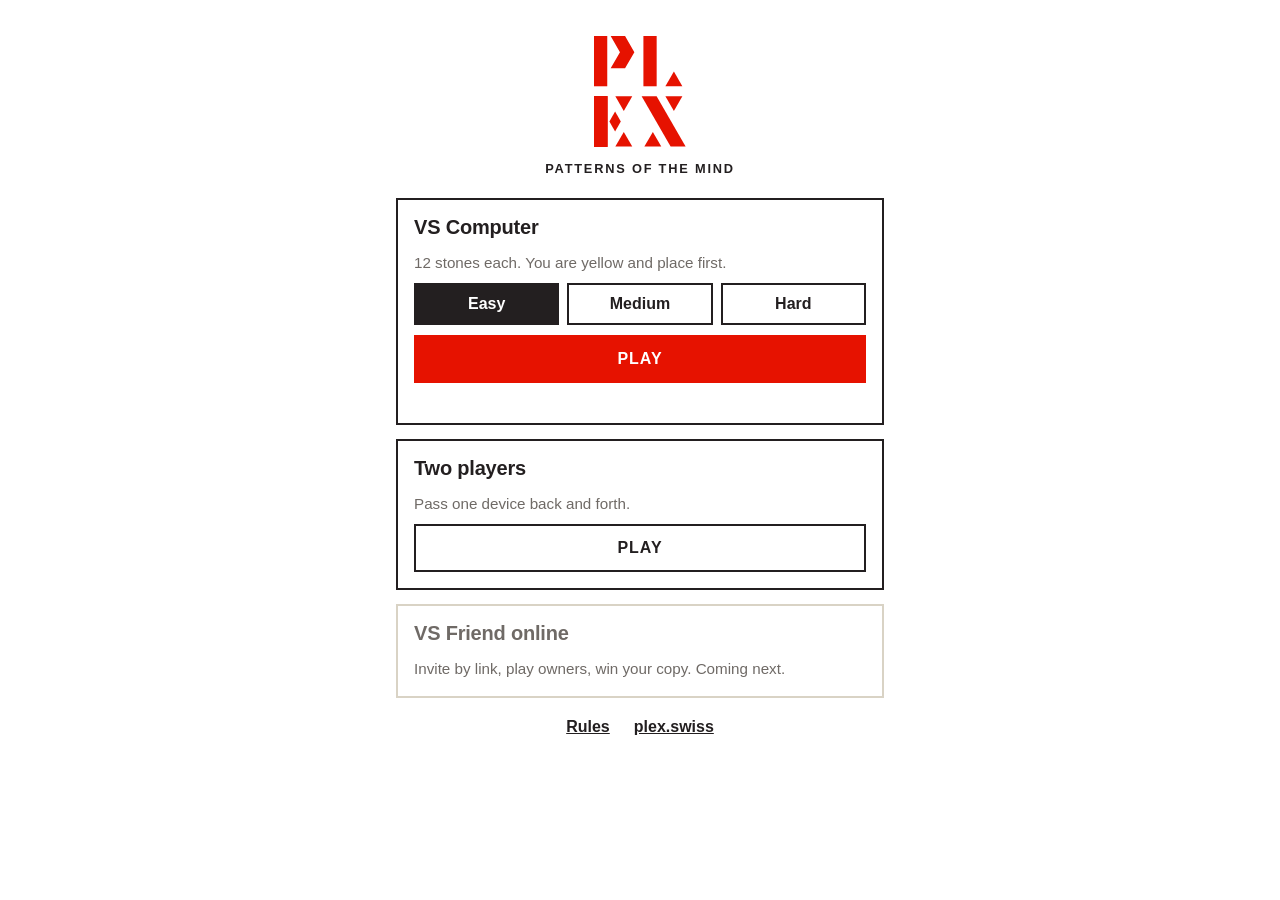
==== play/index.html @ d15ac936 "Plex site and web app, first playable version Landing page, rules page, terms and privacy from the o" ====
<!doctype html>
<html lang="en">
<head>
<meta charset="utf-8">
<meta name="viewport" content="width=device-width, initial-scale=1, viewport-fit=cover, user-scalable=no">
<title>Play Plex</title>
<meta name="description" content="Practise Plex against the computer or a friend on the same device.">
<meta name="theme-color" content="#e61200">
<link rel="icon" href="../assets/img/plex-icon.png">
<link rel="apple-touch-icon" href="../assets/img/plex-icon-256x256.png">
<link rel="manifest" href="manifest.webmanifest">
<link rel="stylesheet" href="app.css">
</head>
<body>

<main id="home" class="screen">
  <img class="home-logo" src="../assets/img/Plex-Logo-RedOnWhite.svg" alt="Plex">
  <p class="tag">Patterns of the Mind</p>

  <section class="card">
    <h2>VS Computer</h2>
    <p class="sub">12 stones each. You are yellow and place first.</p>
    <div class="chips" id="levels" role="radiogroup" aria-label="Level">
      <button role="radio" data-level="easy" aria-checked="true">Easy</button>
      <button role="radio" data-level="medium" aria-checked="false">Medium</button>
      <button role="radio" data-level="hard" aria-checked="false">Hard</button>
    </div>
    <button class="btn primary" id="start-ai">Play</button>
    <p class="record" id="record"></p>
  </section>

  <section class="card">
    <h2>Two players</h2>
    <p class="sub">Pass one device back and forth.</p>
    <button class="btn" id="start-local">Play</button>
  </section>

  <section class="card muted">
    <h2>VS Friend online</h2>
    <p class="sub">Invite by link, play owners, win your copy. Coming next.</p>
  </section>

  <nav class="home-links">
    <a href="../rules.html">Rules</a>
    <a href="../">plex.swiss</a>
  </nav>
</main>

<main id="game" class="screen" hidden>
  <header class="bar" id="bar-top"></header>
  <div class="board-wrap">
    <svg id="board" xmlns="http://www.w3.org/2000/svg" aria-label="Plex board"></svg>
    <div id="toast" role="status" aria-live="polite"></div>
    <button class="icon-btn" id="menu-btn" aria-label="Options">
      <svg viewBox="0 0 24 24" width="22" height="22" aria-hidden="true"><path d="M4 7h16M4 12h16M4 17h16" stroke="currentColor" stroke-width="2.4" stroke-linecap="square"/></svg>
    </button>
  </div>
  <p id="hint"></p>
  <div class="controls">
    <button class="btn" id="rotate-btn">Rotate</button>
    <button class="btn primary" id="place-btn">End turn</button>
  </div>
  <footer class="bar" id="bar-bottom"></footer>
</main>

<dialog id="menu">
  <h2>Options</h2>
  <button class="btn" data-act="grid">Hide background grid</button>
  <button class="btn" data-act="rematch">Resign and rematch</button>
  <button class="btn" data-act="home">Abandon</button>
  <button class="btn primary" data-act="close">Back to game</button>
</dialog>

<dialog id="over">
  <h2 id="over-title"></h2>
  <p id="over-sub"></p>
  <p id="over-score"></p>
  <p id="over-note"></p>
  <button class="btn primary" data-act="rematch">Rematch</button>
  <button class="btn" data-act="view">Look at the board</button>
  <button class="btn" data-act="home">Back to home</button>
</dialog>

<script src="engine.js"></script>
<script src="ai.js"></script>
<script src="app.js"></script>
</body>
</html>
---- play/app.css ----
:root {
  --red: #e61200;
  --ink: #231f20;
  --paper: #ffffff;
  --table: #f3efe6;
  --line: #d9d3c5;
  --muted: #6f6a66;
  --yellow: #ffdd00;
  --blue: #1f3fff;
  --orange: #ff8a00;
  --violet: #7a2d8f;
}
* { box-sizing: border-box; }
html, body { height: 100%; margin: 0; }
body {
  font-family: "Helvetica Neue", Helvetica, Arial, sans-serif;
  color: var(--ink);
  background: var(--paper);
  -webkit-tap-highlight-color: transparent;
  overscroll-behavior: none;
}
[hidden] { display: none !important; }
h2 { font-size: 1.25rem; margin: 0 0 4px; font-weight: 800; letter-spacing: -0.01em; }

.screen { max-width: 520px; margin: 0 auto; min-height: 100%; }

/* home */
#home { padding: 28px 16px calc(28px + env(safe-area-inset-bottom)); display: flex; flex-direction: column; gap: 14px; }
.home-logo { width: 92px; height: auto; align-self: center; margin-top: 8px; }
.tag { text-align: center; margin: 0 0 8px; font-weight: 800; text-transform: uppercase; letter-spacing: 0.14em; font-size: 0.8rem; }
.card { border: 2px solid var(--ink); padding: 16px; display: flex; flex-direction: column; gap: 10px; }
.card.muted { border-color: var(--line); color: var(--muted); }
.sub { margin: 0; color: var(--muted); font-size: 0.95rem; line-height: 1.35; }
.record { margin: 0; font-size: 0.85rem; color: var(--muted); min-height: 1em; }
.chips { display: flex; gap: 8px; }
.chips button {
  flex: 1; padding: 10px 0; border: 2px solid var(--ink); background: var(--paper); color: var(--ink);
  font: inherit; font-weight: 700; cursor: pointer;
}
.chips button[aria-checked="true"] { background: var(--ink); color: var(--paper); }
.home-links { display: flex; justify-content: center; gap: 24px; margin-top: 6px; }
.home-links a { color: var(--ink); font-weight: 700; }

.btn {
  appearance: none; border: 2px solid var(--ink); background: var(--paper); color: var(--ink);
  font: inherit; font-weight: 800; font-size: 1rem; padding: 13px 16px; cursor: pointer; width: 100%;
  text-transform: uppercase; letter-spacing: 0.06em;
}
.btn.primary { background: var(--red); border-color: var(--red); color: #fff; }
.btn:disabled { opacity: 0.35; cursor: default; }
.btn:focus-visible, .chips button:focus-visible, .icon-btn:focus-visible { outline: 3px solid var(--blue); outline-offset: 2px; }

/* game */
#game { display: flex; flex-direction: column; height: 100dvh; }
.bar {
  display: flex; align-items: center; gap: 10px; padding: 10px 14px;
  border-bottom: 2px solid var(--ink); font-weight: 700; min-height: 54px;
}
footer.bar { border-bottom: 0; border-top: 2px solid var(--ink); padding-bottom: calc(10px + env(safe-area-inset-bottom)); }
.bar .chip { width: 26px; height: 26px; flex: none; }
.bar .name { flex: 1; min-width: 0; white-space: nowrap; overflow: hidden; text-overflow: ellipsis; }
.bar .stat { font-variant-numeric: tabular-nums; font-size: 0.9rem; white-space: nowrap; }
.bar .stat b { font-size: 1.1rem; }
.bar.active { background: var(--ink); color: var(--paper); }
.bar .turn { font-size: 0.72rem; text-transform: uppercase; letter-spacing: 0.1em; opacity: 0; }
.bar.active .turn { opacity: 1; }

.board-wrap { position: relative; flex: 1; min-height: 0; background: var(--table); }
#board { width: 100%; height: 100%; display: block; touch-action: none; user-select: none; -webkit-user-select: none; }
.icon-btn {
  position: absolute; top: 10px; right: 10px; width: 44px; height: 44px; border: 2px solid var(--ink);
  background: var(--paper); color: var(--ink); display: grid; place-items: center; cursor: pointer; padding: 0;
}
#toast {
  position: absolute; left: 50%; top: 12px; transform: translateX(-50%);
  background: var(--ink); color: #fff; padding: 8px 14px; font-weight: 700; font-size: 0.9rem;
  opacity: 0; transition: opacity 0.25s; pointer-events: none; max-width: calc(100% - 130px); text-align: center;
}
#toast.show { opacity: 1; }
#hint { margin: 0; padding: 8px 14px 0; font-size: 0.88rem; color: var(--muted); text-align: center; min-height: 2.1em; }
.controls { display: flex; gap: 10px; padding: 8px 14px 12px; }

dialog {
  border: 3px solid var(--ink); padding: 22px 18px; width: min(360px, calc(100vw - 32px)); color: var(--ink); background: var(--paper);
}
dialog[open] { display: flex; flex-direction: column; gap: 10px; }
dialog::backdrop { background: rgba(35, 31, 32, 0.55); }
dialog h2 { font-size: 1.9rem; text-transform: uppercase; letter-spacing: -0.01em; }
dialog p { margin: 0; line-height: 1.4; }
#over-score { font-size: 1.5rem; font-weight: 800; font-variant-numeric: tabular-nums; }
#over-note { color: var(--muted); font-size: 0.9rem; }
#over-note:empty, #over-score:empty { display: none; }

/* board pieces */
.stone { stroke: var(--table); stroke-width: 0.05; stroke-linejoin: round; }
.stone.Y, .chip.Y { fill: var(--yellow); background: var(--yellow); }
.stone.B, .chip.B { fill: var(--blue); background: var(--blue); }
.stone.R { fill: var(--red); }
.pt { stroke: var(--table); stroke-width: 0.04; stroke-linejoin: round; }
.pt.pY { fill: var(--orange); }
.pt.pB { fill: var(--violet); }
.void { fill: rgba(35, 31, 32, 0.07); stroke: rgba(35, 31, 32, 0.35); stroke-width: 0.03; stroke-dasharray: 0.09 0.07; }
.dot { fill: rgba(35, 31, 32, 0.22); }
.last { fill: none; stroke: #fff; stroke-width: 0.09; stroke-linejoin: round; pointer-events: none; }
.ghost { stroke-width: 0.08; stroke-linejoin: round; fill-opacity: 0.6; stroke: var(--ink); cursor: grab; }
.ghost.Y { fill: var(--yellow); }
.ghost.B { fill: var(--blue); }
.ghost.bad { fill-opacity: 0.22; stroke: var(--red); stroke-dasharray: 0.16 0.1; }
@media (prefers-reduced-motion: no-preference) {
  .ghost { transition: fill-opacity 0.15s; }
}
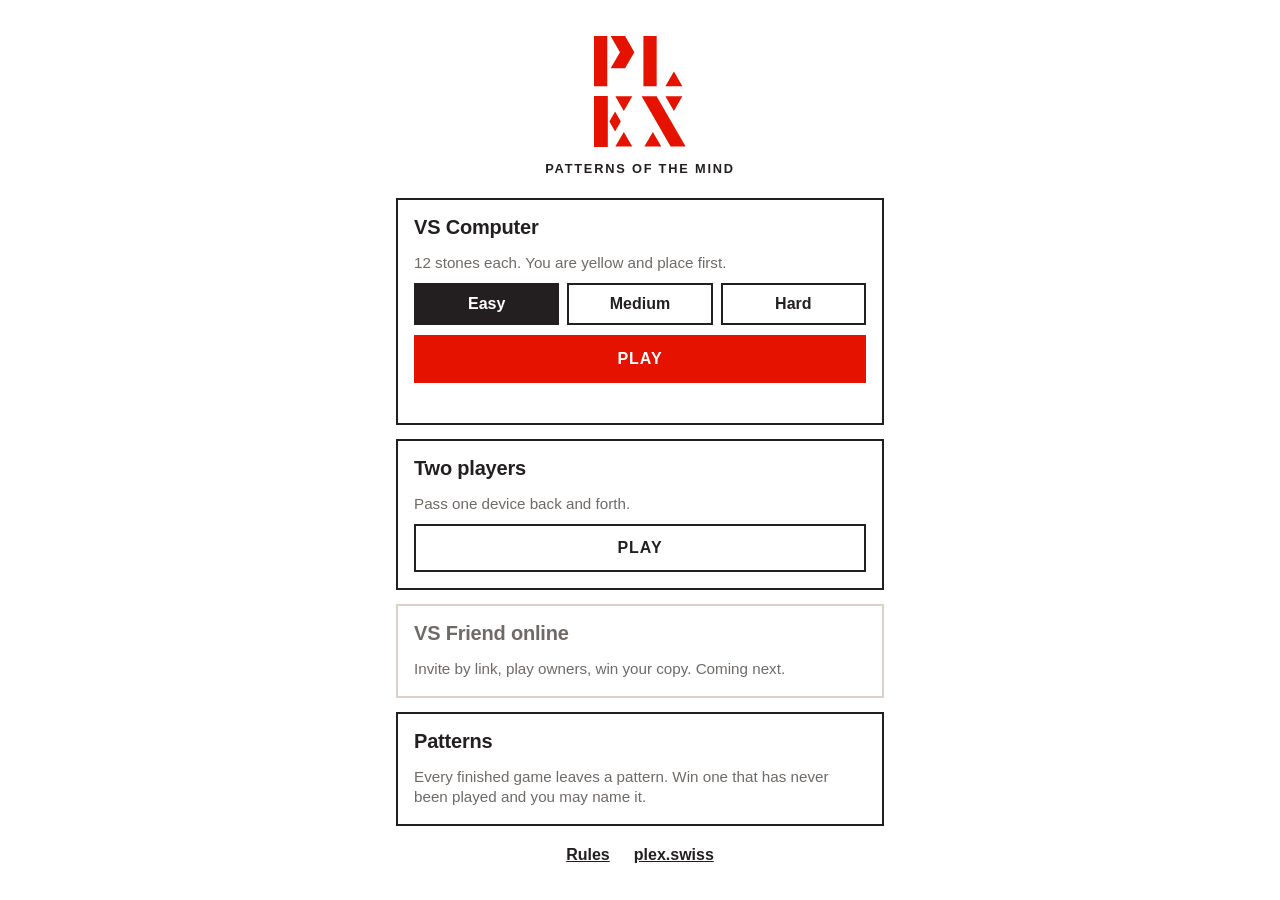
==== commit f07eefbd: "Game log, copy game, and naming new patterns Each game is logged in the browser with its move list. " ====
--- a/play/index.html
+++ b/play/index.html
@@ -40,6 +40,13 @@
     <p class="sub">Invite by link, play owners, win your copy. Coming next.</p>
   </section>
 
+  <section class="card">
+    <h2>Patterns</h2>
+    <p class="sub" id="patterns-sub">Every finished game leaves a pattern. Win one that has never been played and you may name it.</p>
+    <ul id="patterns" class="patterns"></ul>
+    <button class="btn" id="copy-games" hidden>Copy game log</button>
+  </section>
+
   <nav class="home-links">
     <a href="../rules.html">Rules</a>
     <a href="../">plex.swiss</a>
@@ -76,8 +83,16 @@
   <p id="over-sub"></p>
   <p id="over-score"></p>
   <p id="over-note"></p>
+  <div id="over-pattern" hidden>
+    <p id="pattern-line"></p>
+    <form id="claim" hidden>
+      <input id="claim-name" maxlength="40" placeholder="Name this pattern" aria-label="Pattern name" autocomplete="off" required>
+      <button class="btn" type="submit">Claim</button>
+    </form>
+  </div>
   <button class="btn primary" data-act="rematch">Rematch</button>
   <button class="btn" data-act="view">Look at the board</button>
+  <button class="btn" data-act="copy">Copy game</button>
   <button class="btn" data-act="home">Back to home</button>
 </dialog>
 
--- a/play/app.css
+++ b/play/app.css
@@ -109,3 +109,21 @@
 @media (prefers-reduced-motion: no-preference) {
   .ghost { transition: fill-opacity 0.15s; }
 }
+
+/* patterns */
+#over-pattern { border-top: 2px solid var(--ink); padding-top: 10px; display: flex; flex-direction: column; gap: 8px; }
+#pattern-line { font-size: 0.92rem; }
+#claim { display: flex; gap: 8px; }
+#claim input {
+  flex: 1; min-width: 0; border: 2px solid var(--ink); padding: 10px; font: inherit; font-size: 1rem;
+  color: var(--ink); background: var(--paper); border-radius: 0;
+}
+#claim input:focus-visible { outline: 3px solid var(--blue); outline-offset: 2px; }
+#claim .btn { width: auto; }
+.patterns { list-style: none; margin: 0; padding: 0; display: flex; flex-direction: column; gap: 8px; }
+.patterns:empty { display: none; }
+.patterns li { display: flex; align-items: center; gap: 12px; }
+.patterns span { display: flex; flex-direction: column; min-width: 0; }
+.patterns b { overflow-wrap: anywhere; }
+.patterns small { color: var(--muted); font-variant-numeric: tabular-nums; }
+.thumb { width: 64px; height: 64px; flex: none; background: var(--table); }
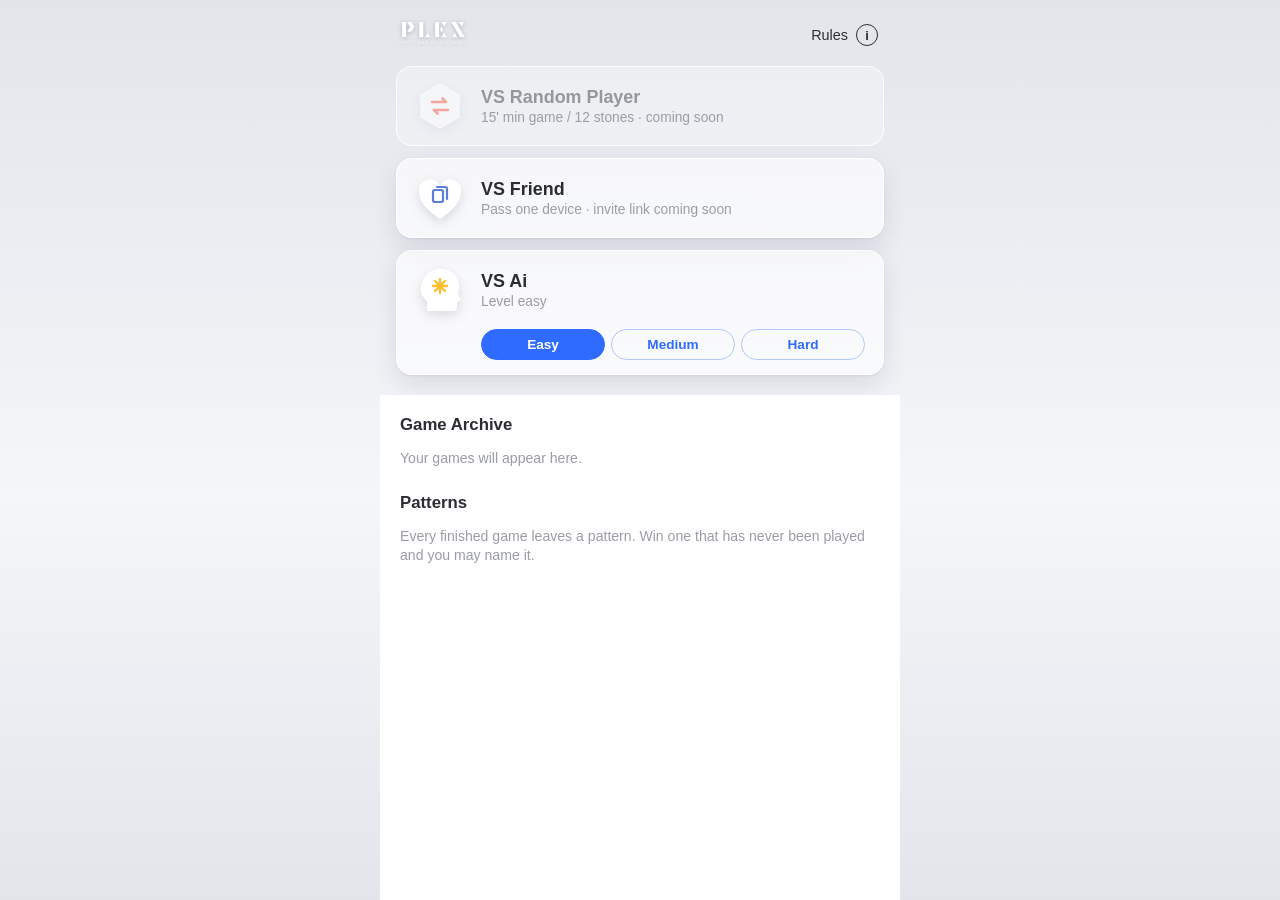
==== commit 46302b53: "Restyle the app to the Figma design Soft grey background, rounded cards and pills, floating player b" ====
--- a/play/index.html
+++ b/play/index.html
@@ -5,83 +5,94 @@
 <meta name="viewport" content="width=device-width, initial-scale=1, viewport-fit=cover, user-scalable=no">
 <title>Play Plex</title>
 <meta name="description" content="Practise Plex against the computer or a friend on the same device.">
-<meta name="theme-color" content="#e61200">
+<meta name="theme-color" content="#e3e5eb">
 <link rel="icon" href="../assets/img/plex-icon.png">
 <link rel="apple-touch-icon" href="../assets/img/plex-icon-256x256.png">
 <link rel="manifest" href="manifest.webmanifest">
+<link rel="stylesheet" href="pieces.css">
 <link rel="stylesheet" href="app.css">
 </head>
 <body>
 
 <main id="home" class="screen">
-  <img class="home-logo" src="../assets/img/Plex-Logo-RedOnWhite.svg" alt="Plex">
-  <p class="tag">Patterns of the Mind</p>
+  <header class="home-top">
+    <a href="../" aria-label="plex.swiss"><img class="home-logo" src="../assets/img/plex-logo.svg" alt="Plex"></a>
+    <a class="rules-link" href="../rules.html">Rules <span class="i" aria-hidden="true">i</span></a>
+  </header>
 
-  <section class="card">
-    <h2>VS Computer</h2>
-    <p class="sub">12 stones each. You are yellow and place first.</p>
-    <div class="chips" id="levels" role="radiogroup" aria-label="Level">
-      <button role="radio" data-level="easy" aria-checked="true">Easy</button>
-      <button role="radio" data-level="medium" aria-checked="false">Medium</button>
-      <button role="radio" data-level="hard" aria-checked="false">Hard</button>
+  <div class="modes">
+    <div class="mode off">
+      <button class="mode-main" disabled>
+        <svg class="hexicon" viewBox="0 0 50 50" aria-hidden="true"><path d="M25 2 45 13.5v23L25 48 5 36.5v-23z" fill="#fff"/><path d="M17 21h14l-3.5-3.5M33 29H19l3.5 3.5" fill="none" stroke="#ff4b3e" stroke-width="2.6" stroke-linecap="round" stroke-linejoin="round"/></svg>
+        <span class="txt"><b>VS Random Player</b><small>15' min game / 12 stones · coming soon</small></span>
+      </button>
     </div>
-    <button class="btn primary" id="start-ai">Play</button>
-    <p class="record" id="record"></p>
-  </section>
+    <div class="mode">
+      <button class="mode-main" id="start-local">
+        <svg class="hexicon" viewBox="0 0 50 50" aria-hidden="true"><path d="M25 46C12 37 4 29 4 19A11 11 0 0 1 25 13 11 11 0 0 1 46 19C46 29 38 37 25 46z" fill="#fff"/><rect x="18" y="17" width="10" height="12" rx="2" fill="none" stroke="#5b7fd6" stroke-width="2.2"/><path d="M22 14h8a2 2 0 0 1 2 2v10" fill="none" stroke="#5b7fd6" stroke-width="2.2" stroke-linecap="round"/></svg>
+        <span class="txt"><b>VS Friend</b><small>Pass one device · invite link coming soon</small></span>
+      </button>
+    </div>
+    <div class="mode">
+      <button class="mode-main" id="start-ai">
+        <svg class="hexicon" viewBox="0 0 50 50" aria-hidden="true"><path d="M12 46V36C7 32 5 27 6 21 8 10 16 4 26 4c11 0 18 8 18 18 0 3-1 5-1 7l3 6-4 2v6c0 2-2 3-4 3H12z" fill="#fff"/><g stroke="#ffc02e" stroke-width="2.4" stroke-linecap="round"><path d="M25 14v14M18 21h14M20 16l10 10M30 16 20 26"/></g></svg>
+        <span class="txt"><b>VS Ai</b><small id="ai-sub">Level easy</small></span>
+      </button>
+      <div class="chips" id="levels" role="radiogroup" aria-label="Level">
+        <button role="radio" data-level="easy" aria-checked="true">Easy</button>
+        <button role="radio" data-level="medium" aria-checked="false">Medium</button>
+        <button role="radio" data-level="hard" aria-checked="false">Hard</button>
+      </div>
+    </div>
+  </div>
 
-  <section class="card">
-    <h2>Two players</h2>
-    <p class="sub">Pass one device back and forth.</p>
-    <button class="btn" id="start-local">Play</button>
-  </section>
+  <section class="sheet">
+    <div class="sheet-head">
+      <h2>Game Archive</h2>
+      <span class="pill w" id="w-pct" hidden></span>
+      <span class="pill l" id="l-pct" hidden></span>
+    </div>
+    <ul id="archive" class="archive"></ul>
+    <p class="sub" id="archive-empty">Your games will appear here.</p>
+    <button class="btn outline" id="copy-games" hidden>Copy game log</button>
 
-  <section class="card muted">
-    <h2>VS Friend online</h2>
-    <p class="sub">Invite by link, play owners, win your copy. Coming next.</p>
-  </section>
-
-  <section class="card">
-    <h2>Patterns</h2>
+    <div class="sheet-head" style="margin-top:10px"><h2>Patterns</h2></div>
     <p class="sub" id="patterns-sub">Every finished game leaves a pattern. Win one that has never been played and you may name it.</p>
     <ul id="patterns" class="patterns"></ul>
-    <button class="btn" id="copy-games" hidden>Copy game log</button>
   </section>
-
-  <nav class="home-links">
-    <a href="../rules.html">Rules</a>
-    <a href="../">plex.swiss</a>
-  </nav>
 </main>
 
 <main id="game" class="screen" hidden>
-  <header class="bar" id="bar-top"></header>
-  <div class="board-wrap">
-    <svg id="board" xmlns="http://www.w3.org/2000/svg" aria-label="Plex board"></svg>
-    <div id="toast" role="status" aria-live="polite"></div>
-    <button class="icon-btn" id="menu-btn" aria-label="Options">
-      <svg viewBox="0 0 24 24" width="22" height="22" aria-hidden="true"><path d="M4 7h16M4 12h16M4 17h16" stroke="currentColor" stroke-width="2.4" stroke-linecap="square"/></svg>
-    </button>
-  </div>
+  <svg id="board" xmlns="http://www.w3.org/2000/svg" aria-label="Plex board"></svg>
+  <button class="round" id="menu-btn" aria-label="Options">
+    <svg viewBox="0 0 24 24" width="20" height="20" aria-hidden="true"><path d="M19 12H6m5-6-6 6 6 6" fill="none" stroke="currentColor" stroke-width="2.2" stroke-linecap="round" stroke-linejoin="round"/></svg>
+  </button>
+  <div class="pbar" id="bar-top"></div>
+  <div id="toast" role="status" aria-live="polite"></div>
   <p id="hint"></p>
-  <div class="controls">
-    <button class="btn" id="rotate-btn">Rotate</button>
-    <button class="btn primary" id="place-btn">End turn</button>
-  </div>
-  <footer class="bar" id="bar-bottom"></footer>
+  <button class="round" id="rotate-btn" aria-label="Rotate stone">
+    <svg viewBox="0 0 24 24" width="22" height="22" aria-hidden="true"><path d="M19 12a7 7 0 1 1-2.2-5.1M19 4v4h-4" fill="none" stroke="currentColor" stroke-width="2" stroke-linecap="round" stroke-linejoin="round"/></svg>
+  </button>
+  <button class="round" id="place-btn" aria-label="End turn">
+    <svg viewBox="0 0 24 24" width="24" height="24" aria-hidden="true"><path d="M5 12h13m-5-6 6 6-6 6" fill="none" stroke="currentColor" stroke-width="2.2" stroke-linecap="round" stroke-linejoin="round"/></svg>
+  </button>
+  <div class="pbar" id="bar-bottom"></div>
 </main>
 
 <dialog id="menu">
-  <h2>Options</h2>
-  <button class="btn" data-act="grid">Hide background grid</button>
-  <button class="btn" data-act="rematch">Resign and rematch</button>
-  <button class="btn" data-act="home">Abandon</button>
-  <button class="btn primary" data-act="close">Back to game</button>
+  <h2>OPTIONS</h2>
+  <button class="link" data-act="grid">Hide background grid</button>
+  <button class="link" data-act="rematch">Resign and rematch</button>
+  <button class="link" data-act="home">Abandon</button>
+  <button class="btn" data-act="close">Back to game</button>
 </dialog>
 
 <dialog id="over">
-  <h2 id="over-title"></h2>
-  <p id="over-sub"></p>
-  <p id="over-score"></p>
+  <div class="star">
+    <h2 id="over-title"></h2>
+    <p id="over-sub"></p>
+    <p id="over-score"></p>
+  </div>
   <p id="over-note"></p>
   <div id="over-pattern" hidden>
     <p id="pattern-line"></p>
@@ -90,10 +101,12 @@
       <button class="btn" type="submit">Claim</button>
     </form>
   </div>
-  <button class="btn primary" data-act="rematch">Rematch</button>
-  <button class="btn" data-act="view">Look at the board</button>
-  <button class="btn" data-act="copy">Copy game</button>
-  <button class="btn" data-act="home">Back to home</button>
+  <button class="btn" data-act="rematch">Rematch</button>
+  <button class="btn outline" data-act="home">Back to home</button>
+  <div class="minor">
+    <button class="link" data-act="view">Look at the board</button>
+    <button class="link" data-act="copy">Copy game</button>
+  </div>
 </dialog>
 
 <script src="engine.js"></script>
--- a/play/pieces.css
+++ b/play/pieces.css
@@ -0,0 +1,17 @@
+/* Colours and board pieces, shared by the app and the rules page. */
+:root {
+  --yellow: #ffc02e;
+  --blue: #5b7fd6;
+  --stone-red: #ff4b3e;
+  --orange: #ff8a1e;
+  --violet: #b93cc0;
+  --table: #eceef3;
+}
+.stone { stroke: rgba(255, 255, 255, 0.55); stroke-width: 0.03; stroke-linejoin: round; }
+.stone.Y { fill: var(--yellow); }
+.stone.B { fill: var(--blue); }
+.stone.R { fill: var(--stone-red); }
+.pt { stroke: rgba(255, 255, 255, 0.55); stroke-width: 0.03; stroke-linejoin: round; }
+.pt.pY { fill: var(--orange); }
+.pt.pB { fill: var(--violet); }
+.void { fill: rgba(60, 70, 100, 0.06); stroke: rgba(60, 70, 100, 0.3); stroke-width: 0.025; stroke-dasharray: 0.09 0.07; }
--- a/play/app.css
+++ b/play/app.css
@@ -1,129 +1,201 @@
+/* Plex app. Look follows the Figma file "Gameplay - Progress / PLEX". */
 :root {
-  --red: #e61200;
-  --ink: #231f20;
-  --paper: #ffffff;
-  --table: #f3efe6;
-  --line: #d9d3c5;
-  --muted: #6f6a66;
-  --yellow: #ffdd00;
-  --blue: #1f3fff;
-  --orange: #ff8a00;
-  --violet: #7a2d8f;
+  --ink: #2b2d33;
+  --muted: #9b9da6;
+  --bg-a: #e3e5eb;
+  --bg-b: #f5f6f9;
+  --card: rgba(255, 255, 255, 0.62);
+  --primary: #2f6bff;
+  --accent: #c0279f;
+  --win: #5bbf2a;
+  --loss: #f0323c;
+  --shadow: 0 10px 24px rgba(70, 80, 110, 0.14), 0 1px 2px rgba(70, 80, 110, 0.08);
 }
 * { box-sizing: border-box; }
 html, body { height: 100%; margin: 0; }
 body {
-  font-family: "Helvetica Neue", Helvetica, Arial, sans-serif;
+  font-family: "Avenir Next", Avenir, "Nunito Sans", "Segoe UI", Roboto, "Helvetica Neue", Arial, sans-serif;
   color: var(--ink);
-  background: var(--paper);
+  background: linear-gradient(180deg, var(--bg-a), var(--bg-b) 55%, var(--bg-a));
+  background-attachment: fixed;
   -webkit-tap-highlight-color: transparent;
   overscroll-behavior: none;
 }
 [hidden] { display: none !important; }
-h2 { font-size: 1.25rem; margin: 0 0 4px; font-weight: 800; letter-spacing: -0.01em; }
-
+button { font: inherit; color: inherit; }
+h2 { font-size: 1.05rem; margin: 0; font-weight: 600; }
 .screen { max-width: 520px; margin: 0 auto; min-height: 100%; }
-
-/* home */
-#home { padding: 28px 16px calc(28px + env(safe-area-inset-bottom)); display: flex; flex-direction: column; gap: 14px; }
-.home-logo { width: 92px; height: auto; align-self: center; margin-top: 8px; }
-.tag { text-align: center; margin: 0 0 8px; font-weight: 800; text-transform: uppercase; letter-spacing: 0.14em; font-size: 0.8rem; }
-.card { border: 2px solid var(--ink); padding: 16px; display: flex; flex-direction: column; gap: 10px; }
-.card.muted { border-color: var(--line); color: var(--muted); }
-.sub { margin: 0; color: var(--muted); font-size: 0.95rem; line-height: 1.35; }
-.record { margin: 0; font-size: 0.85rem; color: var(--muted); min-height: 1em; }
-.chips { display: flex; gap: 8px; }
+:focus-visible { outline: 3px solid var(--primary); outline-offset: 2px; }
+
+/* ---- home ---- */
+#home { display: flex; flex-direction: column; }
+.home-top { display: flex; align-items: center; justify-content: space-between; padding: 22px 22px 12px; }
+.home-logo { height: 22px; width: auto; filter: brightness(0) invert(1) drop-shadow(0 1px 2px rgba(70, 80, 110, 0.35)); }
+.rules-link { display: inline-flex; align-items: center; gap: 8px; color: var(--ink); text-decoration: none; font-size: 0.9rem; }
+.rules-link .i {
+  width: 22px; height: 22px; border-radius: 50%; border: 1.6px solid currentColor;
+  display: grid; place-items: center; font-weight: 700; font-size: 0.8rem;
+}
+.modes { display: flex; flex-direction: column; gap: 12px; padding: 6px 16px 20px; }
+.mode { background: var(--card); border-radius: 16px; box-shadow: var(--shadow); border: 1px solid rgba(255, 255, 255, 0.8); }
+.mode-main {
+  appearance: none; border: 0; background: none; width: 100%; text-align: left; cursor: pointer;
+  display: flex; align-items: center; gap: 16px; padding: 14px 18px; border-radius: 16px; min-height: 78px;
+}
+.mode-main:disabled { cursor: default; }
+.mode.off { box-shadow: none; background: rgba(255, 255, 255, 0.3); }
+.mode.off .txt b, .mode.off .hexicon { opacity: 0.45; }
+.hexicon { width: 50px; height: 50px; flex: none; filter: drop-shadow(0 4px 6px rgba(70, 80, 110, 0.18)); }
+.txt { display: flex; flex-direction: column; gap: 2px; min-width: 0; }
+.txt b { font-size: 1.12rem; font-weight: 600; }
+.txt small { color: var(--muted); font-size: 0.86rem; }
+.chips { display: flex; gap: 6px; padding: 0 18px 14px 84px; }
 .chips button {
-  flex: 1; padding: 10px 0; border: 2px solid var(--ink); background: var(--paper); color: var(--ink);
-  font: inherit; font-weight: 700; cursor: pointer;
-}
-.chips button[aria-checked="true"] { background: var(--ink); color: var(--paper); }
-.home-links { display: flex; justify-content: center; gap: 24px; margin-top: 6px; }
-.home-links a { color: var(--ink); font-weight: 700; }
+  flex: 1; padding: 7px 0; border-radius: 999px; border: 1px solid rgba(47, 107, 255, 0.35);
+  background: transparent; color: var(--primary); font-size: 0.85rem; font-weight: 600; cursor: pointer;
+}
+.chips button[aria-checked="true"] { background: var(--primary); border-color: var(--primary); color: #fff; }
+
+.sheet { background: #fff; flex: 1; padding: 20px 20px calc(28px + env(safe-area-inset-bottom)); display: flex; flex-direction: column; gap: 14px; }
+.sheet-head { display: flex; align-items: center; gap: 10px; }
+.sheet-head h2 { flex: 1; }
+.pill {
+  display: inline-grid; place-items: center; min-width: 36px; padding: 3px 10px; border-radius: 999px;
+  font-size: 0.78rem; font-weight: 700; border: 1px solid; font-variant-numeric: tabular-nums; white-space: nowrap;
+}
+.pill.w { color: var(--win); border-color: var(--win); }
+.pill.l { color: var(--loss); border-color: rgba(240, 50, 60, 0.45); }
+.pill.d { color: var(--muted); border-color: #d9dbe2; }
+.archive, .patterns { list-style: none; margin: 0; padding: 0; display: flex; flex-direction: column; gap: 12px; }
+.archive:empty, .patterns:empty { display: none; }
+.archive li, .patterns li { display: flex; align-items: center; gap: 12px; }
+.archive .who, .patterns span { flex: 1; min-width: 0; display: flex; flex-direction: column; }
+.archive .who b, .patterns b { font-weight: 500; font-size: 0.95rem; overflow-wrap: anywhere; }
+.archive .who small, .patterns small { color: var(--muted); font-size: 0.8rem; font-variant-numeric: tabular-nums; }
+.sub { margin: 0; color: var(--muted); font-size: 0.88rem; line-height: 1.4; }
+.thumb { width: 54px; height: 54px; flex: none; border-radius: 12px; background: var(--table); }
+
+.avatar {
+  width: 34px; height: 34px; flex: none; border-radius: 50%; display: grid; place-items: center;
+  font-weight: 700; font-size: 0.95rem; background: #fff; color: var(--ink);
+  box-shadow: 0 0 0 3px #d8dae1;
+}
+.avatar.Y { box-shadow: 0 0 0 3px var(--yellow); }
+.avatar.B { box-shadow: 0 0 0 3px var(--blue); background: #24315c; color: #fff; }
 
 .btn {
-  appearance: none; border: 2px solid var(--ink); background: var(--paper); color: var(--ink);
-  font: inherit; font-weight: 800; font-size: 1rem; padding: 13px 16px; cursor: pointer; width: 100%;
-  text-transform: uppercase; letter-spacing: 0.06em;
-}
-.btn.primary { background: var(--red); border-color: var(--red); color: #fff; }
-.btn:disabled { opacity: 0.35; cursor: default; }
-.btn:focus-visible, .chips button:focus-visible, .icon-btn:focus-visible { outline: 3px solid var(--blue); outline-offset: 2px; }
-
-/* game */
-#game { display: flex; flex-direction: column; height: 100dvh; }
-.bar {
-  display: flex; align-items: center; gap: 10px; padding: 10px 14px;
-  border-bottom: 2px solid var(--ink); font-weight: 700; min-height: 54px;
-}
-footer.bar { border-bottom: 0; border-top: 2px solid var(--ink); padding-bottom: calc(10px + env(safe-area-inset-bottom)); }
-.bar .chip { width: 26px; height: 26px; flex: none; }
-.bar .name { flex: 1; min-width: 0; white-space: nowrap; overflow: hidden; text-overflow: ellipsis; }
-.bar .stat { font-variant-numeric: tabular-nums; font-size: 0.9rem; white-space: nowrap; }
-.bar .stat b { font-size: 1.1rem; }
-.bar.active { background: var(--ink); color: var(--paper); }
-.bar .turn { font-size: 0.72rem; text-transform: uppercase; letter-spacing: 0.1em; opacity: 0; }
-.bar.active .turn { opacity: 1; }
-
-.board-wrap { position: relative; flex: 1; min-height: 0; background: var(--table); }
-#board { width: 100%; height: 100%; display: block; touch-action: none; user-select: none; -webkit-user-select: none; }
-.icon-btn {
-  position: absolute; top: 10px; right: 10px; width: 44px; height: 44px; border: 2px solid var(--ink);
-  background: var(--paper); color: var(--ink); display: grid; place-items: center; cursor: pointer; padding: 0;
-}
+  appearance: none; border: 0; border-radius: 999px; background: var(--primary); color: #fff;
+  font-weight: 600; font-size: 1rem; padding: 15px 20px; cursor: pointer; width: 100%;
+}
+.btn.outline { background: transparent; color: var(--primary); border: 1px solid rgba(47, 107, 255, 0.45); }
+.btn:disabled { opacity: 0.4; cursor: default; }
+
+/* ---- game ---- */
+#game { position: relative; height: 100dvh; overflow: hidden; }
+#board { position: absolute; inset: 0; width: 100%; height: 100%; display: block; touch-action: none; user-select: none; -webkit-user-select: none; }
+.round {
+  position: absolute; appearance: none; border: 0; border-radius: 50%; background: #fff; color: var(--ink);
+  display: grid; place-items: center; cursor: pointer; padding: 0; box-shadow: var(--shadow);
+}
+.round:disabled { cursor: default; }
+#menu-btn { top: calc(12px + env(safe-area-inset-top)); left: 12px; width: 38px; height: 38px; z-index: 2; }
+#rotate-btn { left: 16px; bottom: calc(78px + env(safe-area-inset-bottom)); width: 42px; height: 42px; }
+#rotate-btn:disabled { opacity: 0.45; }
+#place-btn {
+  right: 16px; bottom: calc(72px + env(safe-area-inset-bottom)); width: 52px; height: 52px;
+  background: linear-gradient(145deg, #d43bb4, #a81c8c); color: #fff; box-shadow: 0 8px 18px rgba(192, 39, 159, 0.4);
+}
+#place-btn:disabled { background: transparent; color: #c9cbd3; box-shadow: inset 0 0 0 1.5px #d3d5dc; }
+
+.pbar {
+  position: absolute; display: flex; align-items: center; gap: 10px; padding: 7px 10px 7px 8px;
+  background: rgba(255, 255, 255, 0.78); border-radius: 999px; box-shadow: var(--shadow); min-height: 50px;
+}
+#bar-top { top: calc(8px + env(safe-area-inset-top)); left: 44px; right: 14px; padding-left: 14px; }
+#bar-bottom { bottom: calc(12px + env(safe-area-inset-bottom)); left: 40px; right: 40px; }
+.pbar .name { flex: 1; min-width: 0; display: flex; flex-direction: column; line-height: 1.15; color: var(--muted); font-size: 0.95rem; }
+.pbar .name span { white-space: nowrap; overflow: hidden; text-overflow: ellipsis; }
+.pbar .turn { font-size: 0.68rem; letter-spacing: 0.06em; text-transform: uppercase; visibility: hidden; }
+.pbar.active { background: #fff; }
+.pbar.active .name { color: var(--ink); }
+.pbar.active .turn { visibility: visible; color: var(--accent); }
+.pbar .avatar { box-shadow: 0 0 0 3px #e3e5ea; }
+.pbar.active .avatar.Y { box-shadow: 0 0 0 3px var(--yellow); }
+.pbar.active .avatar.B { box-shadow: 0 0 0 3px var(--blue); }
+.count { display: flex; flex-direction: column; align-items: center; font-weight: 600; font-size: 0.95rem; line-height: 1; gap: 2px; font-variant-numeric: tabular-nums; }
+.count svg { width: 14px; height: 10px; }
+.count.Y { color: #f0a800; }
+.count.B { color: #3f64c8; }
+.taken { font-size: 0.74rem; font-weight: 700; color: var(--win); margin-left: -4px; white-space: nowrap; }
+.pts {
+  display: inline-flex; align-items: center; gap: 6px; padding: 6px 12px; border-radius: 999px; font-size: 0.85rem;
+  color: var(--muted); white-space: nowrap; font-variant-numeric: tabular-nums;
+}
+.pts b { font-size: 1rem; font-weight: 700; }
+.pts svg { width: 12px; height: 11px; }
+.pts.Y { background: rgba(255, 138, 30, 0.14); } .pts.Y b, .pts.Y svg { color: #e06a00; }
+.pts.B { background: rgba(185, 60, 192, 0.12); } .pts.B b, .pts.B svg { color: var(--violet); }
+
+#hint {
+  position: absolute; left: 68px; right: 78px; bottom: calc(76px + env(safe-area-inset-bottom)); margin: 0;
+  text-align: center; color: var(--muted); font-size: 0.95rem; line-height: 1.35; pointer-events: none;
+  min-height: 2.7em; display: grid; align-content: center;
+}
+#hint b { color: var(--accent); font-weight: 600; }
 #toast {
-  position: absolute; left: 50%; top: 12px; transform: translateX(-50%);
-  background: var(--ink); color: #fff; padding: 8px 14px; font-weight: 700; font-size: 0.9rem;
-  opacity: 0; transition: opacity 0.25s; pointer-events: none; max-width: calc(100% - 130px); text-align: center;
+  position: absolute; left: 50%; top: calc(72px + env(safe-area-inset-top)); transform: translateX(-50%);
+  background: rgba(43, 45, 51, 0.92); color: #fff; padding: 9px 16px; border-radius: 999px; font-weight: 600; font-size: 0.86rem;
+  opacity: 0; transition: opacity 0.25s; pointer-events: none; max-width: calc(100% - 32px); text-align: center;
 }
 #toast.show { opacity: 1; }
-#hint { margin: 0; padding: 8px 14px 0; font-size: 0.88rem; color: var(--muted); text-align: center; min-height: 2.1em; }
-.controls { display: flex; gap: 10px; padding: 8px 14px 12px; }
-
-dialog {
-  border: 3px solid var(--ink); padding: 22px 18px; width: min(360px, calc(100vw - 32px)); color: var(--ink); background: var(--paper);
-}
-dialog[open] { display: flex; flex-direction: column; gap: 10px; }
-dialog::backdrop { background: rgba(35, 31, 32, 0.55); }
-dialog h2 { font-size: 1.9rem; text-transform: uppercase; letter-spacing: -0.01em; }
-dialog p { margin: 0; line-height: 1.4; }
-#over-score { font-size: 1.5rem; font-weight: 800; font-variant-numeric: tabular-nums; }
-#over-note { color: var(--muted); font-size: 0.9rem; }
-#over-note:empty, #over-score:empty { display: none; }
-
-/* board pieces */
-.stone { stroke: var(--table); stroke-width: 0.05; stroke-linejoin: round; }
-.stone.Y, .chip.Y { fill: var(--yellow); background: var(--yellow); }
-.stone.B, .chip.B { fill: var(--blue); background: var(--blue); }
-.stone.R { fill: var(--red); }
-.pt { stroke: var(--table); stroke-width: 0.04; stroke-linejoin: round; }
-.pt.pY { fill: var(--orange); }
-.pt.pB { fill: var(--violet); }
-.void { fill: rgba(35, 31, 32, 0.07); stroke: rgba(35, 31, 32, 0.35); stroke-width: 0.03; stroke-dasharray: 0.09 0.07; }
-.dot { fill: rgba(35, 31, 32, 0.22); }
-.last { fill: none; stroke: #fff; stroke-width: 0.09; stroke-linejoin: round; pointer-events: none; }
-.ghost { stroke-width: 0.08; stroke-linejoin: round; fill-opacity: 0.6; stroke: var(--ink); cursor: grab; }
+
+/* board */
+.dot { fill: rgba(60, 70, 100, 0.13); }
+.pieces { filter: drop-shadow(0 3px 3px rgba(60, 70, 110, 0.22)); transition: opacity 0.15s; }
+.pieces.dim { opacity: 0.38; }
+.last { fill: none; stroke: #fff; stroke-width: 0.07; stroke-linejoin: round; pointer-events: none; }
+.ghost { stroke: rgba(255, 255, 255, 0.7); stroke-width: 0.04; stroke-linejoin: round; cursor: grab; filter: drop-shadow(0 5px 5px rgba(40, 50, 100, 0.35)); }
 .ghost.Y { fill: var(--yellow); }
 .ghost.B { fill: var(--blue); }
-.ghost.bad { fill-opacity: 0.22; stroke: var(--red); stroke-dasharray: 0.16 0.1; }
-@media (prefers-reduced-motion: no-preference) {
-  .ghost { transition: fill-opacity 0.15s; }
-}
-
-/* patterns */
-#over-pattern { border-top: 2px solid var(--ink); padding-top: 10px; display: flex; flex-direction: column; gap: 8px; }
-#pattern-line { font-size: 0.92rem; }
+.badge circle { fill: #fff; }
+.badge path { fill: none; stroke-width: 0.075; stroke-linecap: round; stroke-linejoin: round; }
+.badge.ok path { stroke: var(--win); }
+.badge.bad path { stroke: var(--loss); }
+.badge { pointer-events: none; }
+
+/* ---- dialogs ---- */
+dialog {
+  border: 0; padding: 0; background: transparent; color: #fff; width: 100vw; max-width: 520px; max-height: 100dvh;
+  overflow-x: hidden;
+}
+dialog[open] { display: flex; flex-direction: column; align-items: stretch; gap: 12px; padding: 24px 28px calc(24px + env(safe-area-inset-bottom)); }
+dialog::backdrop { background: rgba(38, 39, 44, 0.9); }
+dialog p { margin: 0; line-height: 1.4; }
+dialog .btn.outline { color: #fff; border-color: var(--primary); }
+.link { appearance: none; background: none; border: 0; color: #fff; padding: 12px; font-size: 1rem; cursor: pointer; text-align: center; }
+#menu h2 { text-align: center; letter-spacing: 0.14em; font-size: 0.95rem; font-weight: 700; margin: 12px 0 8px; }
+#menu .btn { margin-top: 10px; }
+
+.star {
+  align-self: center; width: min(112vw, 430px); aspect-ratio: 1 / 0.866; margin: 0 -40px 4px; flex: none;
+  background: linear-gradient(160deg, #fff, #eceef3); color: var(--ink);
+  clip-path: polygon(100% 50%, 75% 66.67%, 75% 100%, 50% 83.33%, 25% 100%, 25% 66.67%, 0 50%, 25% 33.33%, 25% 0, 50% 16.67%, 75% 0, 75% 33.33%);
+  display: flex; flex-direction: column; align-items: center; justify-content: center; gap: 6px; text-align: center;
+  padding: 0 27%;
+}
+.star h2 { font-size: 1.55rem; font-weight: 800; letter-spacing: 0.01em; text-transform: uppercase; }
+#over-sub { font-size: 0.92rem; color: #5d6068; }
+#over-score { display: flex; align-items: center; gap: 14px; font-weight: 700; font-size: 1.05rem; margin-top: 8px; font-variant-numeric: tabular-nums; }
+#over-note { color: rgba(255, 255, 255, 0.7); font-size: 0.88rem; text-align: center; }
+#over-note:empty { display: none; }
+#over-pattern { display: flex; flex-direction: column; gap: 8px; }
+#pattern-line { font-size: 0.9rem; text-align: center; color: rgba(255, 255, 255, 0.85); }
 #claim { display: flex; gap: 8px; }
 #claim input {
-  flex: 1; min-width: 0; border: 2px solid var(--ink); padding: 10px; font: inherit; font-size: 1rem;
-  color: var(--ink); background: var(--paper); border-radius: 0;
-}
-#claim input:focus-visible { outline: 3px solid var(--blue); outline-offset: 2px; }
-#claim .btn { width: auto; }
-.patterns { list-style: none; margin: 0; padding: 0; display: flex; flex-direction: column; gap: 8px; }
-.patterns:empty { display: none; }
-.patterns li { display: flex; align-items: center; gap: 12px; }
-.patterns span { display: flex; flex-direction: column; min-width: 0; }
-.patterns b { overflow-wrap: anywhere; }
-.patterns small { color: var(--muted); font-variant-numeric: tabular-nums; }
-.thumb { width: 64px; height: 64px; flex: none; background: var(--table); }
+  flex: 1; min-width: 0; border: 1px solid rgba(255, 255, 255, 0.4); border-radius: 999px; padding: 12px 16px;
+  font: inherit; font-size: 1rem; color: #fff; background: rgba(255, 255, 255, 0.08);
+}
+#claim input::placeholder { color: rgba(255, 255, 255, 0.5); }
+#claim .btn { width: auto; padding: 12px 20px; }
+.minor { display: flex; justify-content: center; gap: 8px; }
+.minor .link { font-size: 0.9rem; color: rgba(255, 255, 255, 0.8); text-decoration: underline; text-underline-offset: 3px; }
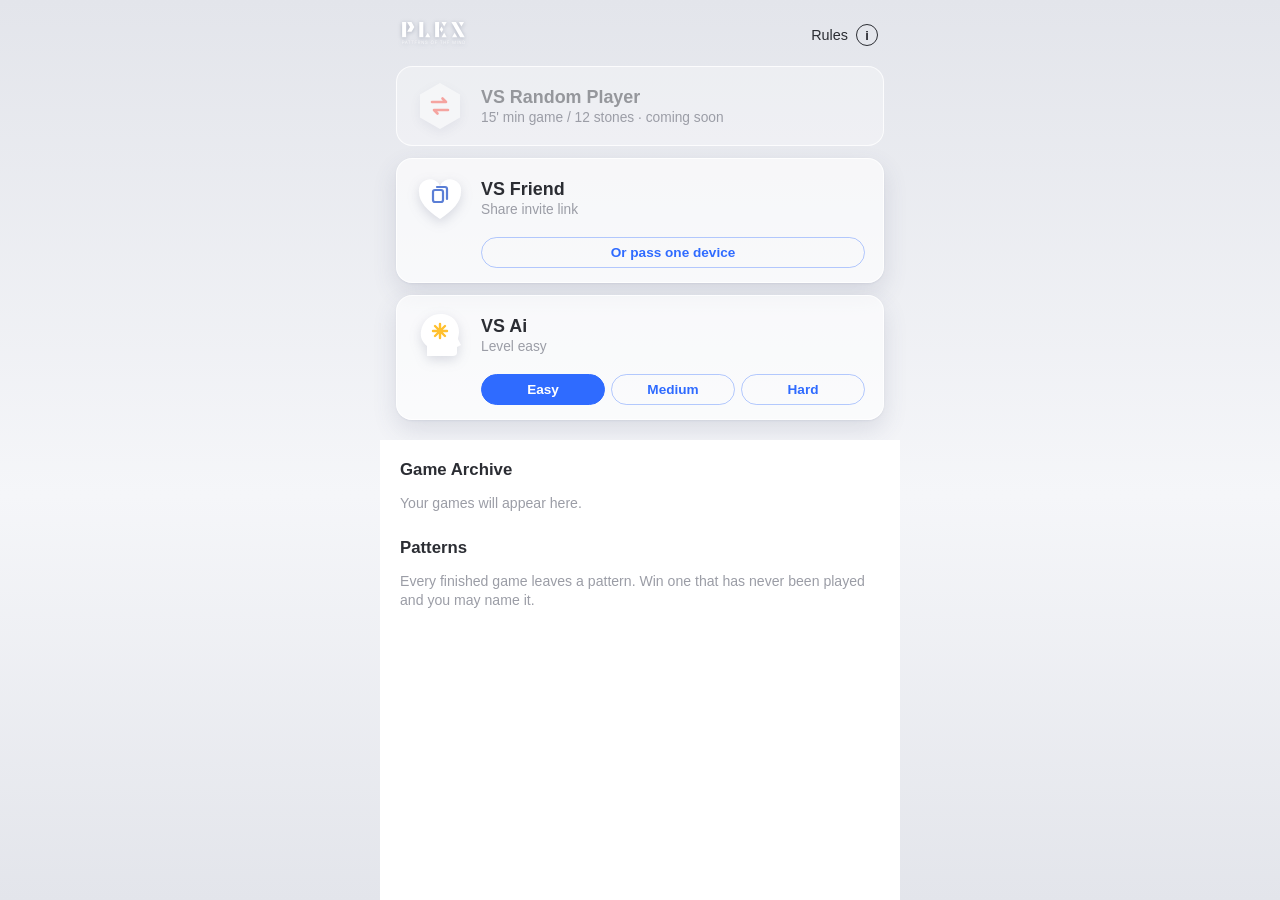
==== commit 9b48f638: "VS Friend online: invite link, live two-player games Peer-to-peer through PeerJS (vendored 1.5.4, pu" ====
--- a/play/index.html
+++ b/play/index.html
@@ -28,10 +28,11 @@
       </button>
     </div>
     <div class="mode">
-      <button class="mode-main" id="start-local">
+      <button class="mode-main" id="start-online">
         <svg class="hexicon" viewBox="0 0 50 50" aria-hidden="true"><path d="M25 46C12 37 4 29 4 19A11 11 0 0 1 25 13 11 11 0 0 1 46 19C46 29 38 37 25 46z" fill="#fff"/><rect x="18" y="17" width="10" height="12" rx="2" fill="none" stroke="#5b7fd6" stroke-width="2.2"/><path d="M22 14h8a2 2 0 0 1 2 2v10" fill="none" stroke="#5b7fd6" stroke-width="2.2" stroke-linecap="round"/></svg>
-        <span class="txt"><b>VS Friend</b><small>Pass one device · invite link coming soon</small></span>
+        <span class="txt"><b>VS Friend</b><small>Share invite link</small></span>
       </button>
+      <div class="chips"><button id="start-local">Or pass one device</button></div>
     </div>
     <div class="mode">
       <button class="mode-main" id="start-ai">
@@ -87,6 +88,18 @@
   <button class="btn" data-act="close">Back to game</button>
 </dialog>
 
+<dialog id="invite">
+  <h2>VS FRIEND</h2>
+  <div id="invite-box">
+    <p>Send this link to your friend. The game starts when they open it. You both need to be online.</p>
+    <input id="invite-link" readonly aria-label="Invite link">
+    <button class="btn" id="invite-copy">Copy link</button>
+    <button class="btn outline" id="invite-share">Share…</button>
+  </div>
+  <p id="invite-status" role="status"></p>
+  <button class="link" id="invite-cancel">Cancel</button>
+</dialog>
+
 <dialog id="over">
   <div class="star">
     <h2 id="over-title"></h2>
@@ -109,6 +122,7 @@
   </div>
 </dialog>
 
+<script src="vendor/peerjs.min.js"></script>
 <script src="engine.js"></script>
 <script src="ai.js"></script>
 <script src="app.js"></script>
--- a/play/app.css
+++ b/play/app.css
@@ -173,6 +173,13 @@
 dialog p { margin: 0; line-height: 1.4; }
 dialog .btn.outline { color: #fff; border-color: var(--primary); }
 .link { appearance: none; background: none; border: 0; color: #fff; padding: 12px; font-size: 1rem; cursor: pointer; text-align: center; }
+#invite h2 { text-align: center; letter-spacing: 0.14em; font-size: 0.95rem; font-weight: 700; margin: 12px 0 4px; }
+#invite-box { display: flex; flex-direction: column; gap: 12px; text-align: center; }
+#invite-link {
+  border: 1px solid rgba(255, 255, 255, 0.4); border-radius: 999px; padding: 12px 16px; font: inherit; font-size: 0.85rem;
+  color: #fff; background: rgba(255, 255, 255, 0.08); text-align: center; width: 100%;
+}
+#invite-status { text-align: center; color: rgba(255, 255, 255, 0.8); min-height: 1.4em; }
 #menu h2 { text-align: center; letter-spacing: 0.14em; font-size: 0.95rem; font-weight: 700; margin: 12px 0 8px; }
 #menu .btn { margin-top: 10px; }
 
